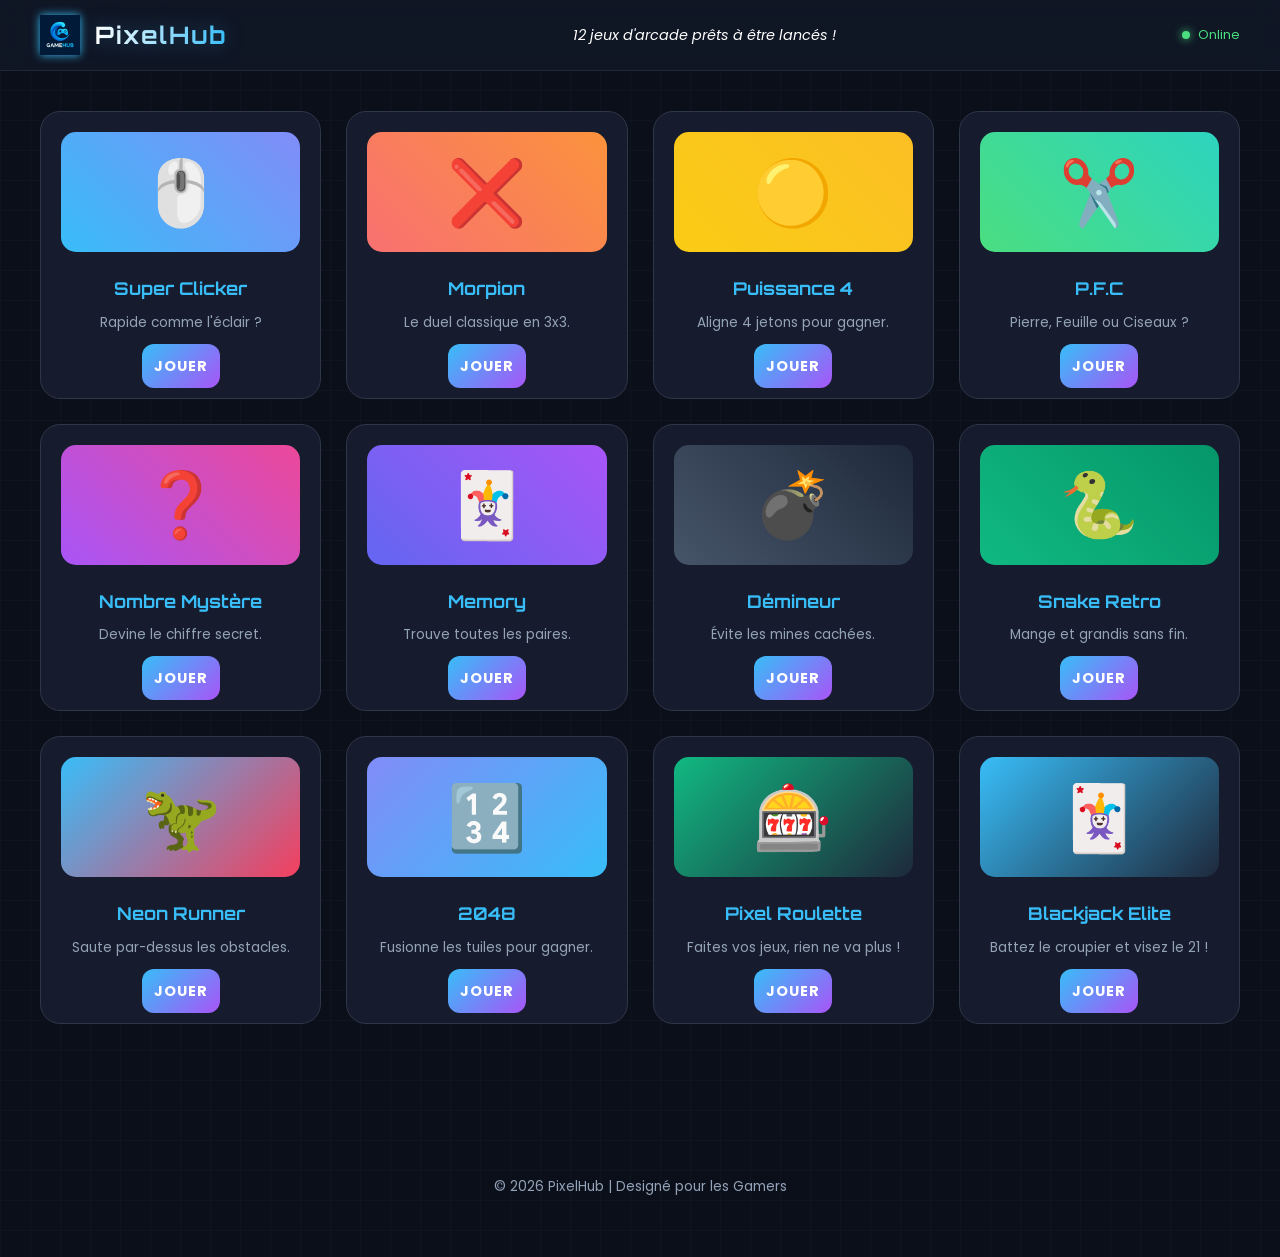
==== index.html @ 8d0731ed "GameHub" ====
<!DOCTYPE html>
<html lang="fr">
<head>
    <meta charset="UTF-8">
    <meta name="viewport" content="width=device-width, initial-scale=1.0">
    <title>PixelHub - Ton Univers Gaming</title>
    <link rel="icon" type="image/png" href="assets/img/favicon.png">
    <link rel="stylesheet" href="style.css">
</head>
<body>

    <header class="main-header">
    <div class="header-left">
        <img src="assets/img/logo.png" alt="Logo" class="mini-logo">
        <div class="brand">
            <h1>Pixel<span>Hub</span></h1>
        </div>
    </div>
    <div class="header-center">
        <p class="slogan">12 jeux d'arcade prêts à être lancés !</p>
    </div>
    <div class="header-right">
        <span class="status-dot"></span> Online
    </div>
    </header>

    <main class="container">
        <div class="game-grid">
            
            <div class="game-card">
                <div class="card-img" style="background: linear-gradient(45deg, #38bdf8, #818cf8);">🖱️</div>
                <div class="card-content">
                    <h3>Super Clicker</h3>
                    <p>Rapide comme l'éclair ?</p>
                    <a href="games/clicker/index.html" class="play-btn">Jouer</a>
                </div>
            </div>

            <div class="game-card">
                <div class="card-img" style="background: linear-gradient(45deg, #f87171, #fb923c);">❌</div>
                <div class="card-content">
                    <h3>Morpion</h3>
                    <p>Le duel classique en 3x3.</p>
                    <a href="games/morpion/index.html" class="play-btn">Jouer</a>
                </div>
            </div>

            <div class="game-card">
                <div class="card-img" style="background: linear-gradient(45deg, #facc15, #fbbf24);">🟡</div>
                <div class="card-content">
                    <h3>Puissance 4</h3>
                    <p>Aligne 4 jetons pour gagner.</p>
                    <a href="games/puissance4/index.html" class="play-btn">Jouer</a>
                </div>
            </div>

            <div class="game-card">
                <div class="card-img" style="background: linear-gradient(45deg, #4ade80, #2dd4bf);">✂️</div>
                <div class="card-content">
                    <h3>P.F.C</h3>
                    <p>Pierre, Feuille ou Ciseaux ?</p>
                    <a href="games/pfc/index.html" class="play-btn">Jouer</a>
                </div>
            </div>

            <div class="game-card">
                <div class="card-img" style="background: linear-gradient(45deg, #a855f7, #ec4899);">❓</div>
                <div class="card-content">
                    <h3>Nombre Mystère</h3>
                    <p>Devine le chiffre secret.</p>
                    <a href="games/devine/index.html" class="play-btn">Jouer</a>
                </div>
            </div>

            <div class="game-card">
                <div class="card-img" style="background: linear-gradient(45deg, #6366f1, #a855f7);">🃏</div>
                <div class="card-content">
                    <h3>Memory</h3>
                    <p>Trouve toutes les paires.</p>
                    <a href="games/memory/index.html" class="play-btn">Jouer</a>
                </div>
            </div>

            <div class="game-card">
                <div class="card-img" style="background: linear-gradient(45deg, #475569, #1e293b);">💣</div>
                <div class="card-content">
                    <h3>Démineur</h3>
                    <p>Évite les mines cachées.</p>
                    <a href="games/demineur/index.html" class="play-btn">Jouer</a>
                </div>
            </div>

            <div class="game-card">
                <div class="card-img" style="background: linear-gradient(45deg, #10b981, #059669);">🐍</div>
                <div class="card-content">
                    <h3>Snake Retro</h3>
                    <p>Mange et grandis sans fin.</p>
                    <a href="games/snake/index.html" class="play-btn">Jouer</a>
                </div>
            </div>

            <div class="game-card">
                <div class="card-img" style="background: linear-gradient(135deg, #38bdf8, #f43f5e);">🦖</div>
                <div class="card-content">
                    <h3>Neon Runner</h3>
                    <p>Saute par-dessus les obstacles.</p>
                    <a href="games/dino/index.html" class="play-btn">Jouer</a>
                </div>
            </div>

            <div class="game-card">
                <div class="card-img" style="background: linear-gradient(135deg, #818cf8, #38bdf8);">🔢</div>
                <div class="card-content">
                    <h3>2048</h3>
                    <p>Fusionne les tuiles pour gagner.</p>
                    <a href="games/2048/index.html" class="play-btn">Jouer</a>
                </div>
            </div>
            <div class="game-card">
                <div class="card-img" style="background: linear-gradient(135deg, #10b981, #1e293b);">🎰</div>
                <div class="card-content">
                    <h3>Pixel Roulette</h3>
                    <p>Faites vos jeux, rien ne va plus !</p>
                    <a href="games/roulette/index.html" class="play-btn">Jouer</a>
                </div>
            </div>
            <div class="game-card">
                <div class="card-img" style="background: linear-gradient(135deg, #38bdf8, #1e293b);">🃏</div>
                <div class="card-content">
                <h3>Blackjack Elite</h3>
                <p>Battez le croupier et visez le 21 !</p>
                <a href="games/blackjack/index.html" class="play-btn">Jouer</a>
            </div>
            </div>

        </div>
    </main>

    <footer>
        <p>&copy; 2026 PixelHub | Designé pour les Gamers</p>
    </footer>

</body>
</html>
---- style.css ----
/* Importation d'une police plus sympa */
@import url('https://fonts.googleapis.com/css2?family=Orbitron:wght@500;800&family=Poppins:wght@300;500&display=swap');

:root {
    --bg: #0b0f1a;
    --card-bg: #161c2d;
    --neon: #38bdf8;
    --neon-purple: #a855f7;
    --text: #ffffff;
}

body {
    background-color: var(--bg);
    color: var(--text);
    font-family: 'Poppins', sans-serif;
    margin: 0;
    padding: 0;
    /* Petit effet de grille en fond qui ne bloque pas les clics */
    background-image: 
        linear-gradient(rgba(56, 189, 248, 0.03) 1px, transparent 1px),
        linear-gradient(90deg, rgba(56, 189, 248, 0.03) 1px, transparent 1px);
    background-size: 30px 30px;
}

header {
    text-align: center;
    padding: 60px 20px;
}

h1 {
    font-family: 'Orbitron', sans-serif;
    font-size: 3.5rem;
    margin: 0;
    letter-spacing: 4px;
    background: linear-gradient(to right, #fff, var(--neon));
    -webkit-background-clip: text;
    -webkit-text-fill-color: transparent;
    filter: drop-shadow(0 0 10px rgba(56, 189, 248, 0.3));
}

.container {
    max-width: 1200px;
    margin: 0 auto;
    padding: 0 20px 100px;
}

.game-grid {
    display: grid;
    /* 4 colonnes sur grand écran, s'adapte sur petit */
    grid-template-columns: repeat(auto-fill, minmax(260px, 1fr));
    gap: 25px;
}

.game-card {
    background: var(--card-bg);
    border: 1px solid #2d3748;
    border-radius: 20px;
    padding: 20px;
    text-align: center;
    transition: all 0.3s ease;
    display: flex;
    flex-direction: column;
    justify-content: space-between;
}

.game-card:hover {
    transform: translateY(-8px);
    border-color: var(--neon);
    box-shadow: 0 10px 30px rgba(0, 0, 0, 0.5), 0 0 15px rgba(56, 189, 248, 0.2);
}

.card-img {
    font-size: 4rem;
    height: 120px;
    display: flex;
    align-items: center;
    justify-content: center;
    background: rgba(255, 255, 255, 0.03);
    border-radius: 15px;
    margin-bottom: 15px;
}

h3 {
    font-family: 'Orbitron', sans-serif;
    font-size: 1.1rem;
    margin: 10px 0;
    color: var(--neon);
}

p {
    font-size: 0.85rem;
    color: #94a3b8;
    margin-bottom: 20px;
}

/* LE BOUTON : IMPORTANT */
.play-btn {
    background: linear-gradient(135deg, var(--neon), var(--neon-purple));
    color: white;
    text-decoration: none;
    padding: 12px;
    border-radius: 12px;
    font-weight: bold;
    font-size: 0.9rem;
    text-transform: uppercase;
    letter-spacing: 1px;
    transition: 0.3s;
    /* On s'assure qu'il est bien au-dessus de tout */
    position: relative;
    z-index: 5;
}

.play-btn:hover {
    filter: brightness(1.2);
    box-shadow: 0 0 20px rgba(56, 189, 248, 0.4);
    transform: scale(1.05);
}

footer {
    text-align: center;
    padding: 40px;
    color: #4a5568;
    font-size: 0.8rem;
}
/* Header style Bandeau Horizontal */
.main-header {
    display: flex;
    align-items: center;
    justify-content: space-between;
    padding: 15px 40px;
    background: rgba(17, 24, 39, 0.8);
    backdrop-filter: blur(10px);
    border-bottom: 1px solid #1f2937;
    position: sticky;
    top: 0;
    z-index: 100;
}

.header-left {
    display: flex;
    align-items: center;
    gap: 15px;
}

/* Le logo réduit sur le côté */
.mini-logo {
    width: 40px;
    height: 40px;
    filter: drop-shadow(0 0 5px var(--neon));
}

.brand h1 {
    font-family: 'Orbitron', sans-serif;
    font-size: 1.5rem; /* Plus petit pour tenir sur le côté */
    margin: 0;
    letter-spacing: 2px;
}

.header-center .slogan {
    margin: 0;
    font-size: 0.9rem;
    color: var(--text-dim);
    font-style: italic;
}

.header-right {
    font-size: 0.8rem;
    color: #4ade80;
    display: flex;
    align-items: center;
    gap: 8px;
}

.status-dot {
    width: 8px;
    height: 8px;
    background: #4ade80;
    border-radius: 50%;
    box-shadow: 0 0 10px #4ade80;
}

/* On ajuste la marge du container pour que les jeux ne collent pas au header */
.container {
    margin-top: 40px;
}
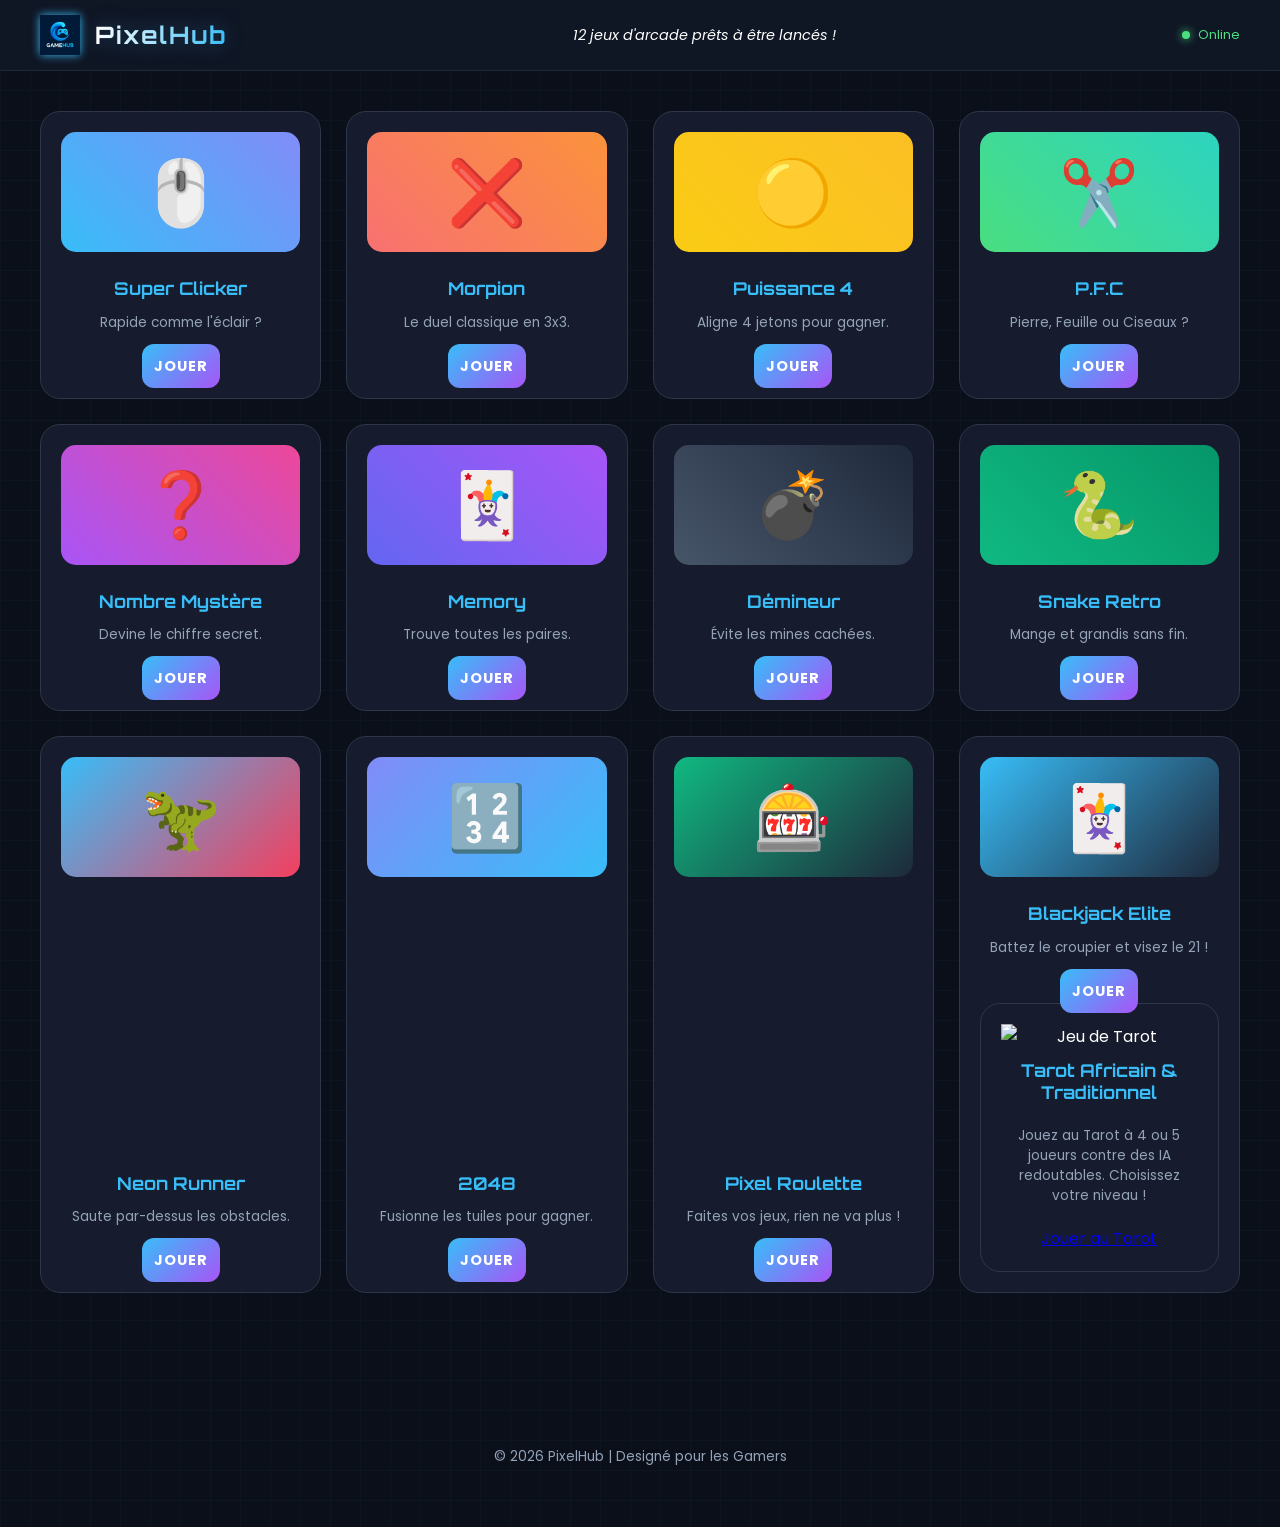
==== commit b82815ee: "Update index.html" ====
--- a/index.html
+++ b/index.html
@@ -131,6 +131,11 @@
                 <p>Battez le croupier et visez le 21 !</p>
                 <a href="games/blackjack/index.html" class="play-btn">Jouer</a>
             </div>
+            <div class="game-card">
+                <img src="images/tarot-icon.png" alt="Jeu de Tarot" class="game-image">
+                <h3>Tarot Africain & Traditionnel</h3>
+                <p>Jouez au Tarot à 4 ou 5 joueurs contre des IA redoutables. Choisissez votre niveau !</p>
+                <a href="tarot.html" class="play-button">Jouer au Tarot</a>
             </div>
 
         </div>
@@ -141,4 +146,4 @@
     </footer>
 
 </body>
-</html>+</html>
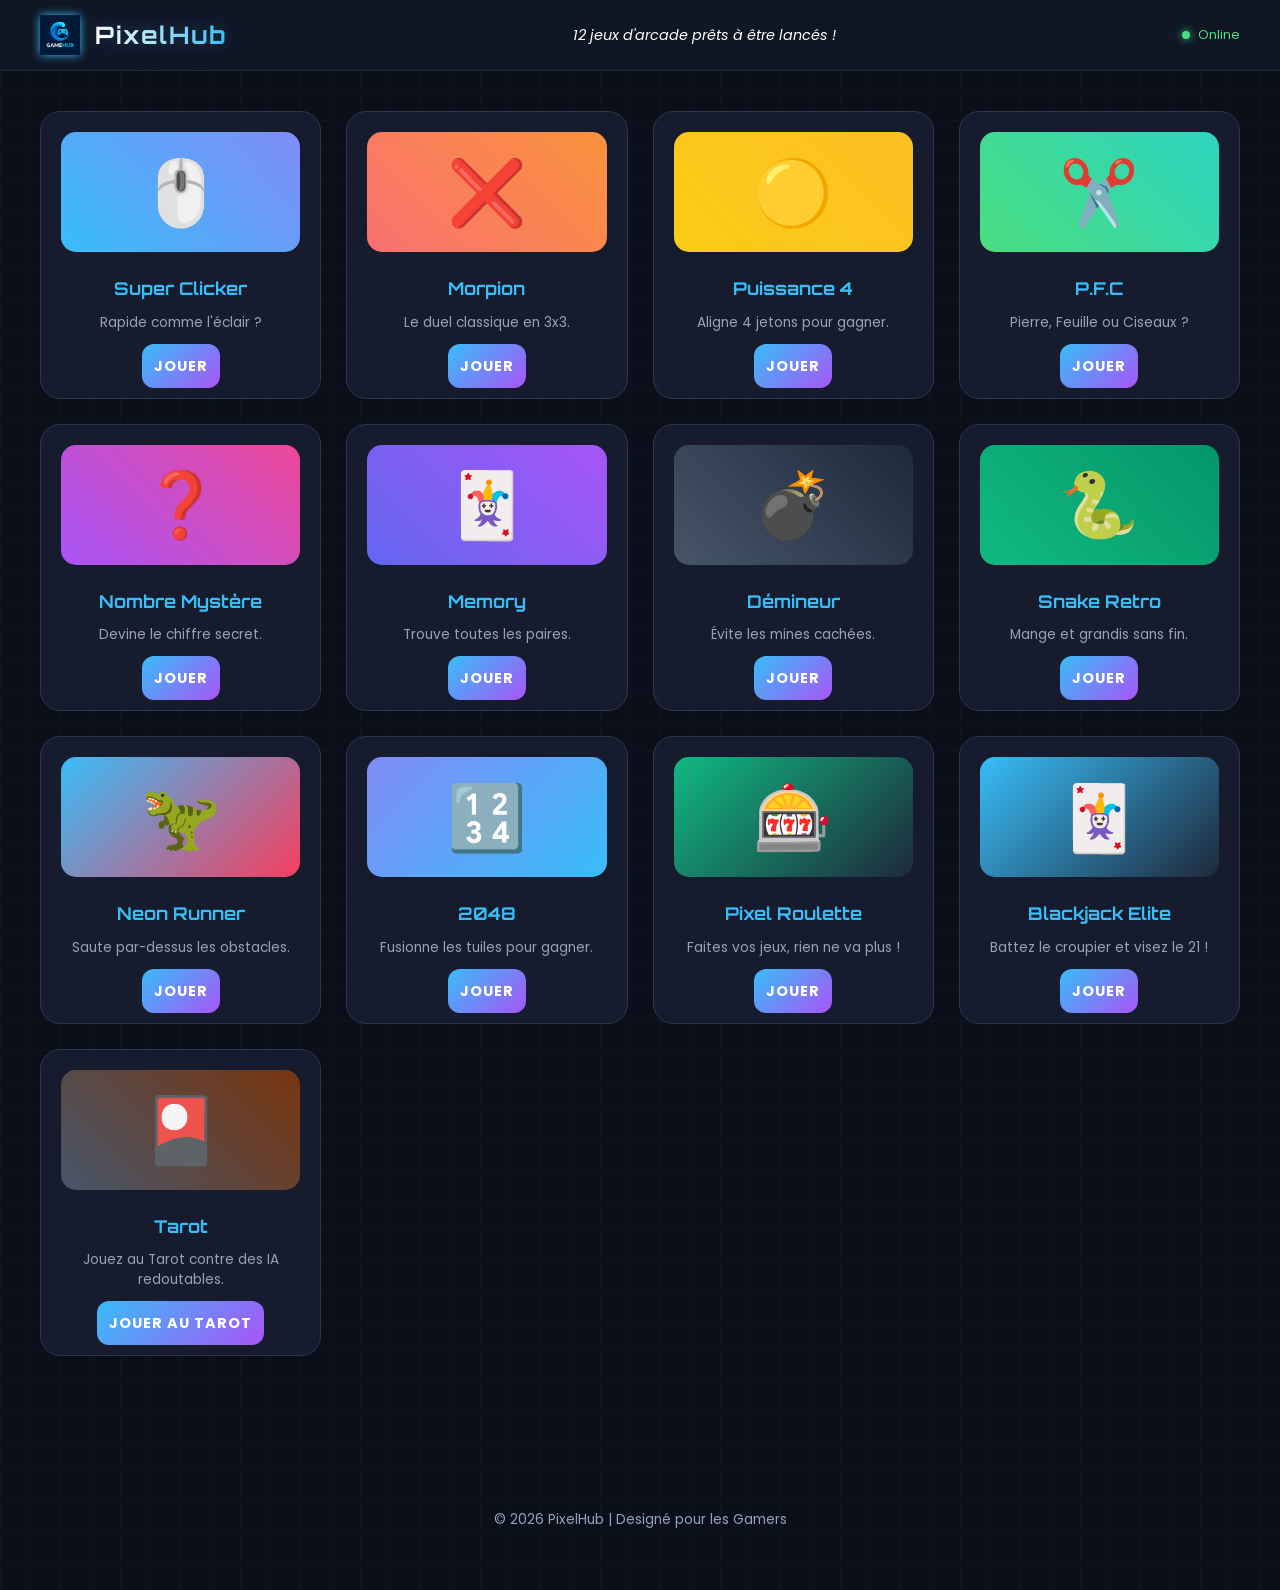
==== commit 3c9b757f: "Update index.html" ====
--- a/index.html
+++ b/index.html
@@ -127,16 +127,21 @@
             <div class="game-card">
                 <div class="card-img" style="background: linear-gradient(135deg, #38bdf8, #1e293b);">🃏</div>
                 <div class="card-content">
-                <h3>Blackjack Elite</h3>
-                <p>Battez le croupier et visez le 21 !</p>
-                <a href="games/blackjack/index.html" class="play-btn">Jouer</a>
+                    <h3>Blackjack Elite</h3>
+                    <p>Battez le croupier et visez le 21 !</p>
+                    <a href="games/blackjack/index.html" class="play-btn">Jouer</a>
+                </div>
             </div>
+            
             <div class="game-card">
-                <img src="images/tarot-icon.png" alt="Jeu de Tarot" class="game-image">
-                <h3>Tarot Africain & Traditionnel</h3>
-                <p>Jouez au Tarot à 4 ou 5 joueurs contre des IA redoutables. Choisissez votre niveau !</p>
-                <a href="tarot.html" class="play-button">Jouer au Tarot</a>
+                <div class="card-img" style="background: linear-gradient(45deg, #475569, #78350f);">🎴</div>
+                <div class="card-content">
+                    <h3>Tarot</h3>
+                    <p>Jouez au Tarot contre des IA redoutables.</p>
+                    <a href="tarot/" class="play-btn">Jouer au Tarot</a>
+                </div>
             </div>
+            
 
         </div>
     </main>
